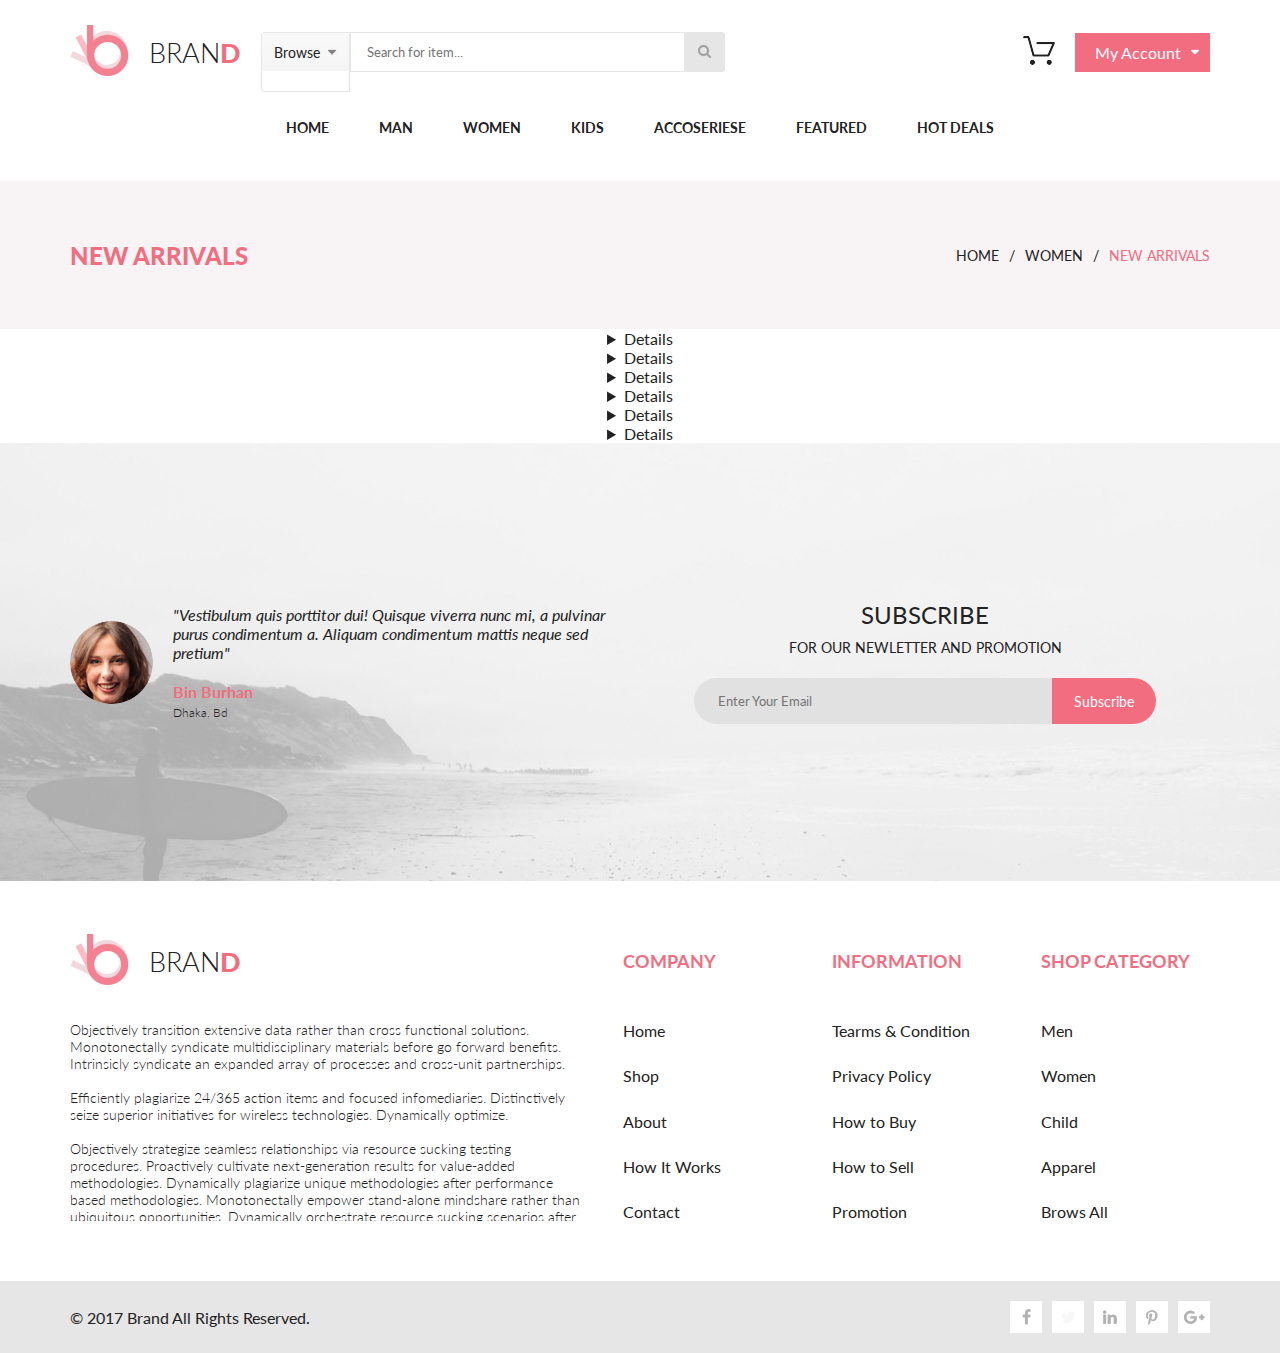
==== checkout.html @ 3766a4eb "index.html products-hovers made, other pages initialized" ====
<!DOCTYPE html>
<html lang="en">
<head>
    <meta charset="UTF-8">
    <meta name="viewport" content="width=device-width, initial-scale=1.0">
    <title>THE BRAND OF LUXERIOUS FASHION</title>
    <link rel="stylesheet" href="./css/style.css">
    <link rel="preconnect" href="https://fonts.googleapis.com">
    <link rel="preconnect" href="https://fonts.gstatic.com" crossorigin>
    <link
        href="https://fonts.googleapis.com/css2?family=Lato:ital,wght@0,100;0,300;0,400;0,700;0,900;1,100;1,300;1,400;1,700;1,900&display=swap"
        rel="stylesheet">
</head>
<body>
    <header class="header">
        <div class="header__top">
            <div class="header__top__left_block">
                <div class="header__logo">
                    <a href="index.html"><img src="./img/main_logo.png" alt=""></a>
                </div>
                <div class="header__slogan">
                    BRAN<span>D</span>
                </div>
                <form action="" class="header__search">
                    <details class="header__drop_menu">
                        <summary class="header__drop_menu__summary">Browse &nbsp;<img src="./img/arrow_down_black.png"
                                alt="">
                        </summary>
                        <h5 class="header__drop_menu__group">WOMEN</h5>
                        <a href="#" class="header__drop_menu__link">Dresses</a>
                        <a href="#" class="header__drop_menu__link">Tops</a>
                        <a href="#" class="header__drop_menu__link">Sweaters/Knits</a>
                        <a href="#" class="header__drop_menu__link">Jackets/Coats</a>
                        <a href="#" class="header__drop_menu__link">Blazers</a>
                        <a href="#" class="header__drop_menu__link">Denim</a>
                        <a href="#" class="header__drop_menu__link">Leggings/Pants</a>
                        <a href="#" class="header__drop_menu__link">Skirts/Shorts</a>
                        <a href="#" class="header__drop_menu__link">Accessories</a>
                        <h5 class="header__drop_menu__group">MEN</h5>
                        <a href="#" class="header__drop_menu__link">Tees/Tank tops</a>
                        <a href="#" class="header__drop_menu__link">Shirts/Polos</a>
                        <a href="#" class="header__drop_menu__link">Sweaters</a>
                        <a href="#" class="header__drop_menu__link">Sweatshirts/Hoodies</a>
                        <a href="#" class="header__drop_menu__link">Blazers</a>
                        <a href="#" class="header__drop_menu__link">Jackets/vests</a>
                    </details>
                    <div class="header__search__container">
                        <input type="text" class="header__search__box" placeholder="Search for item...">
                        <button type="submit" class="header__search__button"><img src="./img/search_logo.png" alt=""
                                class="header__search__button__logo"></button>
                    </div>
                </form>
            </div>
            <div class="header__top__right_block">
                <a href="#" class="header__chart">
                    <img src="./img/chart.png" alt="" class="header__chart__logo">
                </a>
                <button class="header__account-button">
                    My Account
                    <img src="./img/arrow_down.png" alt="" class="header__account-button_arrow-down">
                </button>
            </div>
        </div>
        <nav class="navigation">
            <div class="container">
                <ul class="menu">
                    <li class="menu-list"><a class="menu-link" href="index.html">Home</a></li>
                    <li class="menu-list"><a class="menu-link" href="#">Man</a>
                        <div class="mega-box">
                            <div class="menu-item">
                                <h3 class="menu-headding">Women</h3>
                                <a href="single_page.html" class="mega-link">Dresses</a>
                                <a href="single_page.html" class="mega-link">Dresses</a>
                                <a href="single_page.html" class="mega-link">Dresses</a>
                                <a href="single_page.html" class="mega-link">Dresses</a>
                                <a href="single_page.html" class="mega-link">Dresses</a>
                                <a href="single_page.html" class="mega-link">Dresses</a>
                                <a href="single_page.html" class="mega-link">Dresses</a>
                                <a href="single_page.html" class="mega-link">Dresses</a>
                                <a href="single_page.html" class="mega-link">Dresses</a>
                                <a href="single_page.html" class="mega-link">Dresses</a>
                            </div>
                            <div class="menu-item">
                                <h3 class="menu-headding">Women</h3>
                                <a href="single_page.html" class="mega-link">Dresses</a>
                                <a href="single_page.html" class="mega-link">Dresses</a>
                                <a href="single_page.html" class="mega-link">Dresses</a>
                                <a href="single_page.html" class="mega-link">Dresses</a>
                            </div>
                            <div class="menu-item">
                                <h3 class="menu-headding">Women</h3>
                                <a href="single_page.html" class="mega-link">Dresses</a>
                                <a href="single_page.html" class="mega-link">Dresses</a>
                                <a href="single_page.html" class="mega-link">Dresses</a>
                                <a href="single_page.html" class="mega-link">Dresses</a>
                            </div>
                            <div class="menu-item">
                                <h3 class="menu-headding">Women</h3>
                                <a href="single_page.html" class="mega-link">Dresses</a>
                                <a href="single_page.html" class="mega-link">Dresses</a>
                                <a href="single_page.html" class="mega-link">Dresses</a>
                                <a href="single_page.html" class="mega-link">Dresses</a>
                            </div>
                            <a href="single_page.html"><img src="./img/mega_menu_banner.png" alt="" class="menu-baner"></a>
                        </div>
                    </li>
                    <li class="menu-list"><a class="menu-link" href="#">Women</a>
                        <div class="mega-box">
                            <div class="menu-item">
                                <h3 class="menu-headding">Women</h3>
                                <a href="single_page.html" class="mega-link">Dresses</a>
                                <a href="single_page.html" class="mega-link">Dresses</a>
                                <a href="single_page.html" class="mega-link">Dresses</a>
                                <a href="single_page.html" class="mega-link">Dresses</a>
                                <a href="single_page.html" class="mega-link">Dresses</a>
                                <a href="single_page.html" class="mega-link">Dresses</a>
                                <a href="single_page.html" class="mega-link">Dresses</a>
                                <a href="single_page.html" class="mega-link">Dresses</a>
                                <a href="single_page.html" class="mega-link">Dresses</a>
                                <a href="single_page.html" class="mega-link">Dresses</a>
                            </div>
                            <div class="menu-item">
                                <h3 class="menu-headding">Women</h3>
                                <a href="single_page.html" class="mega-link">Dresses</a>
                                <a href="single_page.html" class="mega-link">Dresses</a>
                                <a href="single_page.html" class="mega-link">Dresses</a>
                                <a href="single_page.html" class="mega-link">Dresses</a>
                            </div>
                            <div class="menu-item">
                                <h3 class="menu-headding">Women</h3>
                                <a href="single_page.html" class="mega-link">Dresses</a>
                                <a href="single_page.html" class="mega-link">Dresses</a>
                                <a href="single_page.html" class="mega-link">Dresses</a>
                                <a href="single_page.html" class="mega-link">Dresses</a>
                            </div>
                            <div class="menu-item">
                                <h3 class="menu-headding">Women</h3>
                                <a href="single_page.html" class="mega-link">Dresses</a>
                                <a href="single_page.html" class="mega-link">Dresses</a>
                                <a href="single_page.html" class="mega-link">Dresses</a>
                                <a href="single_page.html" class="mega-link">Dresses</a>
                            </div>
                            <a href="single_page.html"></a><img src="./img/mega_menu_banner.png" alt="" class="menu-baner">
                        </div>
                    </li>
                    <li class="menu-list"><a class="menu-link" href="#">Kids</a>
                        <div class="mega-box">
                            <div class="menu-item">
                                <h3 class="menu-headding">Women</h3>
                                <a href="single_page.html" class="mega-link">Dresses</a>
                                <a href="single_page.html" class="mega-link">Dresses</a>
                                <a href="single_page.html" class="mega-link">Dresses</a>
                                <a href="single_page.html" class="mega-link">Dresses</a>
                                <a href="single_page.html" class="mega-link">Dresses</a>
                                <a href="single_page.html" class="mega-link">Dresses</a>
                                <a href="single_page.html" class="mega-link">Dresses</a>
                                <a href="single_page.html" class="mega-link">Dresses</a>
                                <a href="single_page.html" class="mega-link">Dresses</a>
                                <a href="single_page.html" class="mega-link">Dresses</a>
                            </div>
                            <div class="menu-item">
                                <h3 class="menu-headding">Women</h3>
                                <a href="single_page.html" class="mega-link">Dresses</a>
                                <a href="single_page.html" class="mega-link">Dresses</a>
                                <a href="single_page.html" class="mega-link">Dresses</a>
                                <a href="single_page.html" class="mega-link">Dresses</a>
                            </div>
                            <div class="menu-item">
                                <h3 class="menu-headding">Women</h3>
                                <a href="single_page.html" class="mega-link">Dresses</a>
                                <a href="single_page.html" class="mega-link">Dresses</a>
                                <a href="single_page.html" class="mega-link">Dresses</a>
                                <a href="single_page.html" class="mega-link">Dresses</a>
                            </div>
                            <div class="menu-item">
                                <h3 class="menu-headding">Women</h3>
                                <a href="single_page.html" class="mega-link">Dresses</a>
                                <a href="single_page.html" class="mega-link">Dresses</a>
                                <a href="single_page.html" class="mega-link">Dresses</a>
                                <a href="single_page.html" class="mega-link">Dresses</a>
                            </div>
                            <a href="single_page.html"><img src="./img/mega_menu_banner.png" alt="" class="menu-baner"></a>
                        </div>
                    </li>
                    <li class="menu-list"><a class="menu-link" href="#">Accoseriese</a>
                        <div class="mega-box">
                            <div class="menu-item">
                                <h3 class="menu-headding">Women</h3>
                                <a href="single_page.html" class="mega-link">Dresses</a>
                                <a href="single_page.html" class="mega-link">Dresses</a>
                                <a href="single_page.html" class="mega-link">Dresses</a>
                                <a href="single_page.html" class="mega-link">Dresses</a>
                                <a href="single_page.html" class="mega-link">Dresses</a>
                                <a href="single_page.html" class="mega-link">Dresses</a>
                                <a href="single_page.html" class="mega-link">Dresses</a>
                                <a href="single_page.html" class="mega-link">Dresses</a>
                                <a href="single_page.html" class="mega-link">Dresses</a>
                                <a href="single_page.html" class="mega-link">Dresses</a>
                            </div>
                            <div class="menu-item">
                                <h3 class="menu-headding">Women</h3>
                                <a href="single_page.html" class="mega-link">Dresses</a>
                                <a href="single_page.html" class="mega-link">Dresses</a>
                                <a href="single_page.html" class="mega-link">Dresses</a>
                                <a href="single_page.html" class="mega-link">Dresses</a>
                            </div>
                            <div class="menu-item">
                                <h3 class="menu-headding">Women</h3>
                                <a href="single_page.html" class="mega-link">Dresses</a>
                                <a href="single_page.html" class="mega-link">Dresses</a>
                                <a href="single_page.html" class="mega-link">Dresses</a>
                                <a href="single_page.html" class="mega-link">Dresses</a>
                            </div>
                            <div class="menu-item">
                                <h3 class="menu-headding">Women</h3>
                                <a href="single_page.html" class="mega-link">Dresses</a>
                                <a href="single_page.html" class="mega-link">Dresses</a>
                                <a href="single_page.html" class="mega-link">Dresses</a>
                                <a href="single_page.html" class="mega-link">Dresses</a>
                            </div>
                            <a href="single_page.html"><img src="./img/mega_menu_banner.png" alt="" class="menu-baner"></a>
                        </div>
                    </li>
                    <li class="menu-list last"><a class="menu-link" href="#">Featured</a>
                        <div class="mega-box">
                            <div class="menu-item">
                                <h3 class="menu-headding">Women</h3>
                                <a href="single_page.html" class="mega-link">Dresses</a>
                                <a href="single_page.html" class="mega-link">Dresses</a>
                                <a href="single_page.html" class="mega-link">Dresses</a>
                                <a href="single_page.html" class="mega-link">Dresses</a>
                                <a href="single_page.html" class="mega-link">Dresses</a>
                                <a href="single_page.html" class="mega-link">Dresses</a>
                                <a href="single_page.html" class="mega-link">Dresses</a>
                                <a href="single_page.html" class="mega-link">Dresses</a>
                                <a href="single_page.html" class="mega-link">Dresses</a>
                                <a href="single_page.html" class="mega-link">Dresses</a>
                            </div>
                            <div class="menu-item">
                                <h3 class="menu-headding">Women</h3>
                                <a href="single_page.html" class="mega-link">Dresses</a>
                                <a href="single_page.html" class="mega-link">Dresses</a>
                                <a href="single_page.html" class="mega-link">Dresses</a>
                                <a href="single_page.html" class="mega-link">Dresses</a>
                            </div>
                            <div class="menu-item">
                                <h3 class="menu-headding">Women</h3>
                                <a href="single_page.html" class="mega-link">Dresses</a>
                                <a href="single_page.html" class="mega-link">Dresses</a>
                                <a href="single_page.html" class="mega-link">Dresses</a>
                                <a href="single_page.html" class="mega-link">Dresses</a>
                            </div>
                            <div class="menu-item">
                                <h3 class="menu-headding">Women</h3>
                                <a href="single_page.html" class="mega-link">Dresses</a>
                                <a href="single_page.html" class="mega-link">Dresses</a>
                                <a href="single_page.html" class="mega-link">Dresses</a>
                                <a href="single_page.html" class="mega-link">Dresses</a>
                            </div>
                            <a href="single_page.html"><img src="./img/mega_menu_banner.png" alt="" class="menu-baner"></a>
                        </div>
                    </li>
                    <li class="menu-list last"><a class="menu-link" href="#">Hot Deals </a>
                        <div class="mega-box">
                            <div class="menu-item">
                                <h3 class="menu-headding">Women</h3>
                                <a href="single_page.html" class="mega-link">Dresses</a>
                                <a href="single_page.html" class="mega-link">Dresses</a>
                                <a href="single_page.html" class="mega-link">Dresses</a>
                                <a href="single_page.html" class="mega-link">Dresses</a>
                                <a href="single_page.html" class="mega-link">Dresses</a>
                                <a href="single_page.html" class="mega-link">Dresses</a>
                                <a href="single_page.html" class="mega-link">Dresses</a>
                                <a href="single_page.html" class="mega-link">Dresses</a>
                                <a href="single_page.html" class="mega-link">Dresses</a>
                                <a href="single_page.html" class="mega-link">Dresses</a>
                            </div>
                            <div class="menu-item">
                                <h3 class="menu-headding">Women</h3>
                                <a href="single_page.html" class="mega-link">Dresses</a>
                                <a href="single_page.html" class="mega-link">Dresses</a>
                                <a href="single_page.html" class="mega-link">Dresses</a>
                                <a href="single_page.html" class="mega-link">Dresses</a>
                            </div>
                            <div class="menu-item">
                                <h3 class="menu-headding">Women</h3>
                                <a href="single_page.html" class="mega-link">Dresses</a>
                                <a href="single_page.html" class="mega-link">Dresses</a>
                                <a href="single_page.html" class="mega-link">Dresses</a>
                                <a href="single_page.html" class="mega-link">Dresses</a>
                            </div>
                            <div class="menu-item">
                                <h3 class="menu-headding">Women</h3>
                                <a href="single_page.html" class="mega-link">Dresses</a>
                                <a href="single_page.html" class="mega-link">Dresses</a>
                                <a href="single_page.html" class="mega-link">Dresses</a>
                                <a href="single_page.html" class="mega-link">Dresses</a>
                            </div>
                            <a href="single_page.html"><img src="./img/mega_menu_banner.png" alt="" class="menu-baner"></a>
                        </div>
                    </li>
                </ul>
            </div>
        </nav>
    </header>
    <section class="breadcrumbs">
        <h2 class="breadcrumbs-location">NEW ARRIVALS</h2>
        <ul class="breadcrumbs-path">
            <li class="breadcrumbs__item"><a href="./index.html" class="breadcrumbs__link">HOME</a></li>
            <li class="breadcrumbs__item"><a href="" class="breadcrumbs__link">WOMEN</a></li>
            <li class="breadcrumbs__item"><a href="" class="breadcrumbs__link">NEW ARRIVALS</a></li>
        </ul>
    </section>
    <section class="checkout">
        <details class="checkout__option checkout__option_1"></details>
        <details class="checkout__option checkout__option_2"></details>
        <details class="checkout__option checkout__option_3"></details>
        <details class="checkout__option checkout__option_4"></details>
        <details class="checkout__option checkout__option_5"></details>
        <details class="checkout__option checkout__option_6"></details>
    </section>
    <div class="subscriber">
        <div class="subscriber__teaser">
            <img src="./img/subscribe_manager.png" alt="" class="subscriber__teaser__manager">
            <article class="subscriber__teaser__text">
                <p class="subscriber__teaser__slogan">&quot;Vestibulum quis porttitor dui! Quisque viverra nunc mi,
                    a pulvinar purus condimentum a. Aliquam condimentum mattis neque sed pretium&quot;</p>

                <p class="subscriber__teaser__signature">Bin Burhan <br>
                    <span>Dhaka, Bd</span>
                </p>
            </article>
        </div>
        <form action="#" class="subscriber__form">
            <h5 class="subscriber__form__title">SUBSCRIBE<br><span>FOR OUR NEWLETTER AND PROMOTION</span>
            </h5>
            <div class="subscriber__form__email_fields">
                <input class="subscriber__form__email_field" type="email" placeholder="Enter Your Email">
                <button class="subscriber__form__email_button" type="submit">Subscribe</button>
            </div>
        </form>
    </div>
    <footer class="footer">
        <div class="footer__menu">
            <div class="footer__menu__logo_container footer__menu__grid_element_1">
                <div class="header__logo">
                    <a href="#top"><img src="./img/main_logo.png" alt=""></a>
                </div>
                <div class="header__slogan">
                    BRAN<span>D</span>
                </div>
            </div>
            <p class="footer__menu__description footer__menu__grid_element_2">
                Objectively transition extensive data rather than cross functional
                solutions. Monotonectally syndicate multidisciplinary
                materials before go forward benefits. Intrinsicly syndicate an expanded array of processes and
                cross-unit partnerships.
                <br><br>
                Efficiently plagiarize 24/365 action items and focused infomediaries.
                Distinctively seize superior initiatives for wireless technologies. Dynamically optimize.
                <br><br>
                Objectively strategize seamless relationships via resource sucking testing procedures. Proactively
                cultivate
                next-generation results for value-added methodologies. Dynamically plagiarize unique methodologies after
                performance
                based methodologies. Monotonectally empower stand-alone mindshare rather than ubiquitous opportunities.
                Dynamically
                orchestrate resource sucking scenarios after alternative synergy.
                <br><br>
                Compellingly envisioneer corporate methods of empowerment before standards compliant technologies.
                Objectively
                facilitate progressive.
            </p>
            <p class="footer__menu__sections footer__menu__grid_element_3">COMPANY</p>
            <p class="footer__menu__links footer__menu__grid_element_4">
                <a href="#top" class="footer__menu__link">Home</a>
                <a href="" class="footer__menu__link">Shop</a>
                <a href="" class="footer__menu__link">About</a>
                <a href="" class="footer__menu__link">How It Works</a>
                <a href="" class="footer__menu__link">Contact</a>
            </p>
            <p class="footer__menu__sections footer__menu__grid_element_5">INFORMATION</p>
            <p class="footer__menu__links footer__menu__grid_element_6">
                <a href="" class="footer__menu__link">Tearms & Condition</a>
                <a href="" class="footer__menu__link">Privacy Policy</a>
                <a href="" class="footer__menu__link">How to Buy</a>
                <a href="" class="footer__menu__link">How to Sell</a>
                <a href="" class="footer__menu__link">Promotion</a>
            </p>
            <p class="footer__menu__sections footer__menu__grid_element_7">SHOP CATEGORY</p>
            <p class="footer__menu__links footer__menu__grid_element_8">
                <a href="" class="footer__menu__link">Men</a>
                <a href="" class="footer__menu__link">Women</a>
                <a href="" class="footer__menu__link">Child</a>
                <a href="" class="footer__menu__link">Apparel</a>
                <a href="" class="footer__menu__link">Brows All</a>
            </p>
        </div>
        <div class="footer__bottom">
            <p class="footer__bottom__copyright">
                © 2017 Brand All Rights Reserved.
            </p>
            <div class="footer__bottom__socials">
                <a href="" class="footer__bottom__socials__link"><img src="./img/soc_fb.png" alt=""></a>
                <a href="" class="footer__bottom__socials__link"><img src="./img/soc_twitter.png" alt=""></a>
                <a href="" class="footer__bottom__socials__link"><img src="./img/soc_in.png" alt=""></a>
                <a href="" class="footer__bottom__socials__link"><img src="./img/soc_p.png" alt=""></a>
                <a href="https://www.google.com/" class="footer__bottom__socials__link"><img src="./img/soc_google.png"
                        alt=""></a>
            </div>
        </div>
    </footer>  
</body>
</html>
---- css/style.css ----
body {
  width: 1140px;
  padding-left: calc(50% - 570px);
  padding-right: calc(50% - 570px);
}

.footer__bottom__socials__link, .footer__bottom__socials, .footer__bottom, .footer__menu__sections, .footer__menu__logo_container, .subscriber__form__email_fields, .subscriber__teaser, .subscriber, .product-metrics__button, .product-metrics__box, .product-features, .product-slide, .breadcrumbs-path, .breadcrumbs, .feature__boxes_cat, .feature, .products__catalogue, .header__account-button, .header__main_menu, .header__drop_menu__summary, .header__search__container, .header__search, .header__top__right_block, .header__top__left_block, .header__top {
  display: flex;
  flex-direction: row;
  flex-wrap: nowrap;
  align-items: center;
}

.footer__menu__links, .footer, .subscriber__form, .subscriber__teaser__text, .promo__photo-box, .promo, .product-metrics__block, .product-metrics, .product-card, .feature__box_cat, .products__product, .products, .header__drop_menu, .header, body {
  display: flex;
  flex-direction: column;
  align-items: center;
}

* {
  padding: 0;
  margin: 0;
  font-family: "Lato", sans-serif;
  color: #222222;
}

a {
  text-decoration: none;
}
a:hover {
  color: #f16d7f;
}

.header {
  padding: 25px 0;
  gap: 20px;
}
.header__top {
  justify-content: space-between;
  width: 1140px;
}
.header__top__right_block, .header__top__left_block {
  gap: 20px;
}
.header__slogan {
  font-size: 27px;
  font-weight: 300;
}
.header__slogan span {
  color: #f16d7f;
  font-weight: 900;
}
.header__search {
  position: relative;
}
.header__search__container {
  position: absolute;
  left: 89px;
}
.header__search__box {
  width: 317px;
  height: 38px;
  background-color: #ffffff;
  border: 1px solid #e6e6e6;
  padding-left: 16px;
}
.header__search__box:focus {
  outline: none;
}
.header__search__button {
  width: 40px;
  height: 40px;
  border: 1px solid #e6e6e6;
  border-radius: 0px 3px 3px 0px;
  background-color: #e6e6e6;
}
.header__search__button:hover {
  background-color: #f16d7f;
  border: #f16d7f;
}
.header__drop_menu {
  gap: 20px;
  position: absolute;
  align-self: start;
  z-index: 1;
  top: -20px;
  background-color: #ffffff;
  border: 1px solid #e6e6e6;
  border-radius: 3px 0px 0px 3px;
}
.header__drop_menu__summary {
  width: 87px;
  height: 38px;
  font-size: 14px;
  font-weight: 400;
  background-color: #cdcdcc;
  background-image: linear-gradient(180deg, #f9f9f9 0%, #f5f5f5 100%);
  cursor: pointer;
  list-style: none;
  justify-content: center;
}
.header__drop_menu__group {
  margin: 10px;
  border-bottom: 2px solid #cdcdcc;
}
.header__drop_menu__link {
  display: block;
  padding: 9px;
}
.header__main_menu {
  gap: 40px;
  font-size: 14px;
  font-weight: 700;
}
.header__account-button {
  background-color: #f16d7f;
  font-size: 16px;
  font-weight: 400;
  padding: 10px 10px 10px 20px;
  color: #ffffff;
  border: 0;
  gap: 10px;
}

.menu {
  display: flex;
  list-style-type: none;
  justify-content: center;
}
.menu-list {
  position: relative;
}
.menu-list:hover .mega-box {
  display: flex;
  flex-direction: column;
  flex-wrap: wrap;
  height: 310px;
  width: 846px;
}
.menu-link {
  display: block;
  padding: 20px 25px;
  color: #222222;
  font-size: 14px;
  font-weight: 700;
  text-transform: uppercase;
}
.menu-headding {
  font-size: 14px;
  line-height: 32px;
  font-weight: 400;
  text-transform: uppercase;
  letter-spacing: 0.025em;
  color: #232323;
  width: 235px;
  border-bottom: 1px solid #e8e8e8;
}
.menu-item {
  margin-right: 46px;
}
.menu-item:last-of-type {
  margin-right: 0;
}
.menu-baner {
  width: 255px;
  height: 118px;
  background-color: #efefef;
  margin: auto;
}

.mega-box {
  padding: 20px;
  background-color: #ffffff;
  border-radius: 5px;
  border: 1px solid #e8e8e8;
  display: none;
  position: absolute;
  z-index: 1000;
  top: 50px;
  left: 0;
  right: auto;
}
.mega-box::before {
  content: "";
  display: block;
  width: 10px;
  height: 10px;
  background-color: #ffffff;
  position: absolute;
  top: -6px;
  left: 33px;
  transform: rotate(45deg);
  border-top: 1px solid #e8e8e8;
  border-left: 1px solid #e8e8e8;
}

.mega-link {
  display: block;
  font-size: 14px;
  line-height: 28px;
  font-weight: 400;
  letter-spacing: 0.025em;
  color: #646464;
}

.last:hover .mega-box {
  right: 0;
  left: auto;
}

.last:hover .mega-box::before {
  right: 50px;
  left: auto;
}

.slider {
  width: 1600px;
  min-height: 665px;
  background-image: url("../img/slider_background.png");
  margin-bottom: 60px;
}
.slider__title {
  display: grid;
  grid-template-columns: 20px auto;
  grid-template-rows: 60px 40px;
  padding-top: 250px;
  padding-left: 230px;
  vertical-align: top;
}
.slider__logo {
  grid-row-start: 1;
  grid-row-end: 3;
  min-height: 100px;
}
.slider__slogan {
  font-size: 60px;
  font-weight: 900;
  line-height: 0.7;
}
.slider__subslogan {
  font-size: 40px;
  font-weight: 900;
  line-height: 1.2;
}
.slider__subslogan span {
  color: #f16d7f;
}

.categories {
  display: grid;
  grid-template-columns: repeat(2, 1fr);
  grid-template-rows: repeat(3, 1fr);
  gap: 20px;
  margin-bottom: 60px;
}
.categories__banner:hover {
  filter: brightness(70%);
}
.categories__banner__1 {
  grid-row-start: 1;
  grid-row-end: 3;
}
.categories__banner__2 {
  grid-row-start: 3;
}
.categories__banner__3 {
  grid-row-start: 1;
  grid-column-start: 2;
}
.categories__banner__4 {
  grid-row-start: 2;
  grid-row-end: 4;
}
.categories__banner__1, .categories__banner__2, .categories__banner__3, .categories__banner__4 {
  position: relative;
}
.categories__banner__description {
  position: absolute;
  top: 32px;
  background-color: #ffffff;
  padding: 16px;
}
.categories__banner__title {
  font-size: 18px;
  font-weight: 900;
}
.categories__banner__category {
  font-size: 30px;
  font-weight: 900;
  color: #f16d7f;
}

.products {
  width: 100%;
}
.products__title {
  font-size: 30px;
  font-weight: 700;
  padding-bottom: 10px;
}
.products__slogan {
  font-size: 14px;
  font-weight: 400;
  color: #9f9f9f;
  padding-bottom: 40px;
}
.products__container {
  width: 100%;
  display: grid;
  gap: 20px;
  grid-template-columns: repeat(4, 1fr);
  padding-bottom: 40px;
}
.products__product {
  align-items: start;
  width: 100%;
  position: relative;
}
.products__product:hover {
  box-shadow: 0px 5px 8px 0px rgba(0, 0, 0, 0.15);
}
.products__product:hover .products__product__photo {
  filter: brightness(30%);
}
.products__product:hover .add-box {
  display: flex;
  z-index: 100;
}
.products__product-link {
  display: block;
}
.products__product__photo {
  width: 270px;
  height: 280px;
}
.products__product__title {
  display: block;
  font-size: 13px;
  font-weight: 400;
  padding: 10px;
}
.products__product__price {
  display: block;
  font-size: 16px;
  font-weight: 700;
  color: #f16d7f;
  padding: 10px;
}
.products__catalogue {
  background-color: #f16d7f;
  font-size: 16px;
  font-weight: 400;
  padding: 10px 10px 10px 20px;
  color: #ffffff;
  border: 0;
  gap: 10px;
  margin-bottom: 60px;
}

.add {
  display: flex;
  text-decoration: none;
  border: 1px solid #fff;
  padding: 10px;
  align-items: center;
  pointer-events: all;
}
.add-txt {
  font-family: Lato;
  font-size: 13px;
  line-height: 1.2;
  font-weight: 700;
  color: #ffffff;
}
.add-box {
  position: absolute;
  top: 98px;
  display: none;
  justify-content: center;
  width: 100%;
  pointer-events: none;
}
.add:hover {
  box-shadow: 0 0 10px 0 #fff;
}

.cart {
  margin-right: 10px;
}

.feature {
  width: 1140px;
  margin-bottom: 60px;
}
.feature__banner {
  height: 530px;
  width: 767px;
  background-image: url(../img/features_background.png);
  position: relative;
}
.feature__banner__slogan {
  position: absolute;
  z-index: 1;
  top: 15%;
  left: 5%;
}
.feature__banner__shadow {
  opacity: 0.5;
  position: absolute;
}
.feature__banner__title, .feature__banner__description {
  font-size: 54px;
  font-weight: 700;
  color: #ffffff;
}
.feature__banner__title span {
  color: #f16d7f;
}
.feature__banner__description {
  font-size: 32px;
}
.feature__boxes {
  height: 530px;
  width: 373px;
  background-image: url(../img/features_box_background.png);
}
.feature__boxes_cat {
  width: 1600px;
  height: 340px;
  padding: 0 230px;
  box-sizing: border-box;
}
.feature__box {
  max-height: 136.6666666667px;
  padding: 40px;
  display: grid;
  grid-template-rows: 25% 75%;
  grid-template-columns: 25% 75%;
  gap: 20px;
}
.feature__box_cat {
  gap: 20px;
  align-items: center;
}
.feature__box__logo {
  grid-row-start: 1;
  grid-row-end: 3;
}
.feature__box__title, .feature__box__description {
  color: #fbfbfb;
  grid-column-start: 2;
  font-size: 20px;
  font-weight: 700;
}
.feature__box__description {
  font-size: 14px;
  font-weight: 300;
}
.feature__box__description_cat {
  text-align: center;
}

.breadcrumbs {
  width: 1600px;
  padding: 20px 230px;
  justify-content: space-between;
  box-sizing: border-box;
  height: 148px;
  background-color: #f8f3f4;
}
.breadcrumbs-location {
  color: #f16d7f;
  font-size: 24px;
  font-weight: 900;
}
.breadcrumbs-path {
  gap: 10px;
  list-style: none;
  font-size: 14px;
  font-weight: 300px;
}
.breadcrumbs__item:not(:last-of-type)::after {
  content: "/";
  padding-left: 10px;
}
.breadcrumbs__item:last-child .breadcrumbs__link {
  color: #f16d7f;
}

.product {
  position: relative;
  min-height: 1500px;
}
.product-slide {
  width: 1600px;
  justify-content: space-between;
  height: 777px;
  background-color: #f7f7f7;
}
.product-slide__slider {
  width: 47px;
  height: 47px;
  line-height: 47px;
  text-align: center;
  color: #ffffff;
  background-color: rgba(42, 42, 42, 0.14);
}
.product-card {
  position: absolute;
  top: 700px;
  left: 230px;
  width: 1140px;
  min-height: 730px;
  background-color: #ffffff;
  border: 1px solid #eaeaea;
  box-sizing: border-box;
  gap: 20px;
  padding: 72px 230px 122px;
}
.product-group {
  font-size: 14px;
  line-height: 24px;
  font-weight: 700;
  color: #f16d7f;
  padding-bottom: 10px;
  border-bottom: 1px solid #eaeaea;
  position: relative;
}
.product-group::after {
  position: absolute;
  content: "";
  bottom: -2px;
  width: 64px;
  height: 3px;
  background-color: #ef5b70;
  left: calc(50% - 32px);
}
.product-title {
  font-size: 18px;
  line-height: 24px;
  font-weight: 900;
  text-transform: uppercase;
  color: #4d4d4d;
  padding-bottom: 20px;
}
.product-description {
  font-size: 14px;
  line-height: 24px;
  font-weight: 300;
  color: #5e5e5e;
}
.product-features {
  gap: 40px;
}
.product-material, .product-designer {
  font-size: 14px;
  line-height: 24px;
  font-weight: 700;
  color: #b9b9b9;
  padding-bottom: 20px;
}
.product-materialspan, .product-designerspan {
  font-size: 14px;
  line-height: 24px;
  font-weight: 700;
  color: #2f2f2f;
}
.product-price {
  display: block;
  text-align: center;
  width: 680px;
  font-size: 24px;
  line-height: 24px;
  font-weight: 700;
  color: #ef5b70;
  padding-bottom: 40px;
  border-bottom: 1px solid #eaeaea;
}
.product-metrics {
  width: 537px;
  gap: 40px;
}
.product-metrics__box {
  width: 537px;
  gap: 0 auto;
  justify-content: space-between;
}
.product-metrics__block {
  width: 144px;
  display: flex;
  align-items: start;
}
.product-metrics__title {
  display: block;
  width: 144px;
  font-size: 14px;
  line-height: 24px;
  font-weight: 700;
  color: #2f2f2f;
  padding-bottom: 10px;
}
.product-metrics__select {
  width: 100%;
  height: 35px;
  background-color: #ffffff;
  border: 1px solid #eaeaea;
}
.product-metrics__select:focus {
  outline: none;
}
.product-metrics__button {
  justify-content: center;
  gap: 10px;
  width: 537px;
  height: 55px;
  background-color: #ffffff;
  border: 1px solid #ef5b70;
}
.product-metrics__button-text {
  font-size: 16px;
  line-height: 1.2;
  font-weight: 700;
  color: #ef5b70;
}
.product-metrics__button:hover {
  background-color: #f16d7f;
}
.product-metrics__button:hover .product-metrics__button-text {
  color: #ffffff;
}

.promo {
  gap: 70px;
  padding: 70px 0;
}
.promo__title {
  font-size: 24px;
  line-height: 20px;
  font-weight: 900;
  text-transform: uppercase;
  color: #4d4d4d;
}
.promo__products-box {
  width: 1140px;
  display: grid;
  grid-template-columns: repeat(4, 1fr);
  gap: 20px;
}
.promo__photo-box {
  width: 100%;
  height: 280px;
  background-color: #e9e9e9;
  justify-content: center;
}
.promo__product-photo {
  max-height: 280px;
}
.promo__product-name {
  font-size: 14px;
  line-height: 1.2;
  font-weight: 400;
  text-transform: uppercase;
  color: #6f6e6e;
  padding: 10px;
}
.promo__product-price {
  font-size: 16px;
  line-height: 1.2;
  font-weight: 700;
  text-transform: uppercase;
  color: #f16d7f;
  padding: 0 10px;
}

.subscriber {
  width: 1600px;
  min-height: 438px;
  background-image: url("../img/photo_subscribe.jpg");
  margin-bottom: 60px;
}
.subscriber__teaser {
  padding-left: 230px;
  gap: 20px;
  width: 570px;
}
.subscriber__teaser__text {
  align-items: start;
  gap: 20px;
}
.subscriber__teaser__slogan {
  font-size: 16px;
  font-weight: 400;
  font-style: italic;
}
.subscriber__teaser__signature {
  font-size: 16px;
  font-weight: 700;
  color: #f16d7f;
}
.subscriber__teaser__signature span {
  font-size: 12px;
  font-weight: 300;
}
.subscriber__form {
  gap: 20px;
  width: 570px;
}
.subscriber__form__title {
  text-align: center;
  font-size: 24px;
  font-weight: 400;
}
.subscriber__form__title span {
  font-size: 14px;
}
.subscriber__form__email_field {
  width: 334px;
  height: 46px;
  background-color: #e1e1e1;
  border-radius: 23px 0 0 23px;
  border: 0;
  padding-left: 24px;
}
.subscriber__form__email_field:focus {
  outline-style: none;
}
.subscriber__form__email_button {
  width: 104px;
  height: 46px;
  background-color: #f16d7f;
  border-radius: 0px 23px 23px 0px;
  border: none;
  color: #ffffff;
  font-size: 14px;
  font-weight: 400;
}

.footer {
  gap: 60px;
}
.footer__menu {
  width: 1140px;
  min-height: 200px;
  display: grid;
  grid-template-columns: 45% repeat(3, 1fr);
  grid-template-rows: 40px 200px;
  gap: 40px;
}
.footer__menu__logo_container {
  gap: 20px;
}
.footer__menu__description {
  overflow-y: scroll;
  font-size: 14px;
  font-weight: 300;
}
.footer__menu__sections {
  font-size: 18px;
  font-weight: 700;
  color: #f16d7f;
}
.footer__menu__links {
  align-items: start;
  justify-content: space-between;
}
.footer__menu__link {
  font-size: 16px;
  font-weight: 400;
}
.footer__menu__grid_element_2 {
  order: 4;
}
.footer__menu__grid_element_4 {
  order: 5;
}
.footer__menu__grid_element_6 {
  order: 7;
}
.footer__menu__grid_element_8 {
  order: 8;
}
.footer__bottom {
  width: 1600px;
  justify-content: space-between;
  padding: 20px 0;
  background-color: #e6e6e6;
}
.footer__bottom__copyright, .footer__bottom__socials {
  font-size: 16px;
  font-weight: 400;
  padding: 0 230px;
}
.footer__bottom__socials {
  gap: 10px;
}
.footer__bottom__socials__link {
  justify-content: center;
  width: 32px;
  height: 32px;
  background-color: #ffffff;
}
.footer__bottom__socials__link:hover {
  background-color: #f16d7f;
}/*# sourceMappingURL=style.css.map */
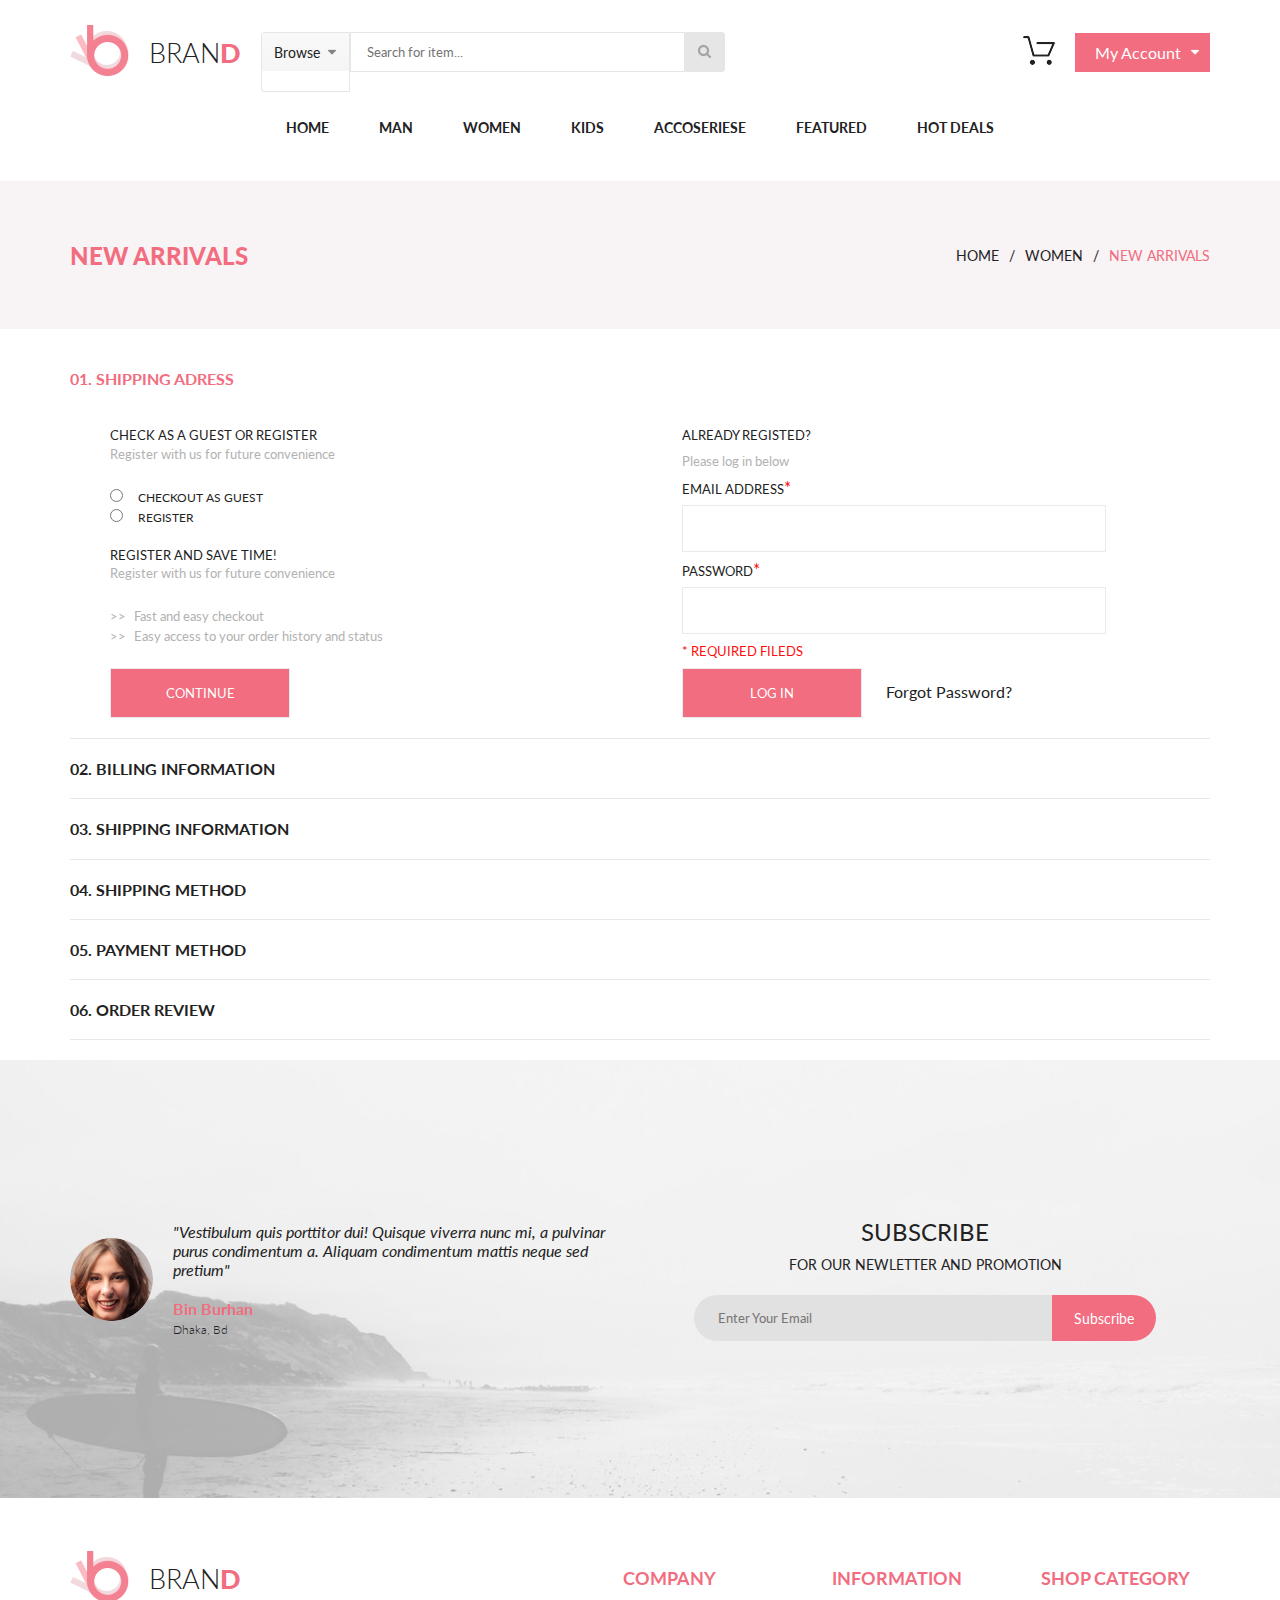
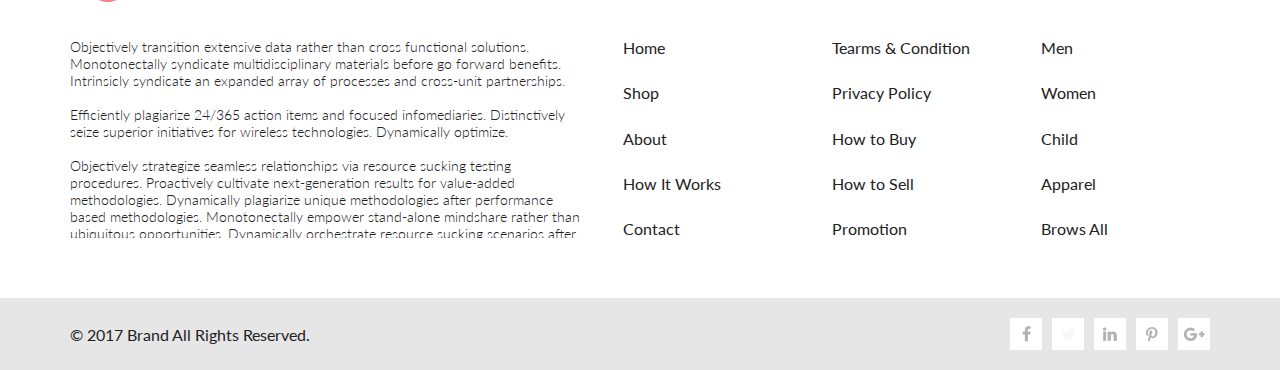
==== commit e897d799: "checkout page completed" ====
--- a/checkout.html
+++ b/checkout.html
@@ -52,9 +52,36 @@
                 </form>
             </div>
             <div class="header__top__right_block">
-                <a href="#" class="header__chart">
+                <a href="shopping_cart.html" class="header__chart">
                     <img src="./img/chart.png" alt="" class="header__chart__logo">
                 </a>
+                <div class="header__chart-content">
+                    <div class="header__chart-content__product">
+                        <a href="single_page.html"><img class="header__chart-content__product-photo" src="/img/cart_product_1.png" alt=""></a>
+                        <article class="header__chart-content__product-description">
+                            <h4 class="header__chart-content__product-name">Rebox Zane</h4>
+                            <img src="./img/cart_product_stars.png" alt="" class="header__chart-content__product-stars">
+                            <p class="header__chart-content__product-sum">1  x   $250</p>
+                        </article>
+                        <img src="./img/cart_product_del.png" alt="" class="header__chart-content__product-del">
+                    </div>
+                    <div class="header__chart-content__product">
+                        <a href="single_page.html"><img class="header__chart-content__product-photo" src="/img/cart_product_2.png" alt=""></a>
+                        <article class="header__chart-content__product-description">
+                            <h4 class="header__chart-content__product-name">Rebox Zane</h4>
+                            <img src="./img/cart_product_stars.png" alt="" class="header__chart-content__product-stars">
+                            <p class="header__chart-content__product-sum">1  x   $250</p>
+                        </article>
+                        <img src="./img/cart_product_del.png" alt="" class="header__chart-content__product-del">
+                    </div>
+                    <div class="header__chart-content__product-total">
+                        <p class="header__chart-content__product-totals">TOTAL</p>
+                        <p class="header__chart-content__product-totals">$500.00</p>
+                    </div>
+                    <a href="checkout.html" class="header__chart-content__product-button">CHECKOUT</a>
+                    <a href="shopping_cart.html" class="header__chart-content__product-button">GO TO CART</a>
+
+                </div>
                 <button class="header__account-button">
                     My Account
                     <img src="./img/arrow_down.png" alt="" class="header__account-button_arrow-down">
@@ -312,12 +339,124 @@
         </ul>
     </section>
     <section class="checkout">
-        <details class="checkout__option checkout__option_1"></details>
-        <details class="checkout__option checkout__option_2"></details>
-        <details class="checkout__option checkout__option_3"></details>
-        <details class="checkout__option checkout__option_4"></details>
-        <details class="checkout__option checkout__option_5"></details>
-        <details class="checkout__option checkout__option_6"></details>
+        <details open class="checkout__option checkout__option_1">
+            <summary class="checkout__option-name">01. Shipping Adress</summary>           
+            <div class="checkout__forms-box">
+                <form action="submit" class="checkout__registration">
+                    <div>
+                        <h4 class="checkout__form-title">Check as a guest or register</h4>
+                        <p class="checkout__form-description">Register with us for future convenience</p>
+                    </div>
+                    <div>
+                        <div class="checkout__form-radio">
+                        <input type="radio" name="rb" id="rb1">
+                        <label class="checkout__form-radio-label" for="rb1">checkout as guest</label>
+                    </div>
+                        <div class="checkout__form-radio">
+                            <input type="radio" name="rb" id="rb2">
+                            <label class="checkout__form-radio-label" for="rb2">register</label>
+                        </div>
+                    </div>
+                    <div>
+                        <h4 class="checkout__form-title">register and save time!</h4>
+                        <p class="checkout__form-description">Register with us for future convenience</p>
+                    </div>
+                    <div>
+                        <p class="checkout__form-description checkout__form-description-features">Fast and easy checkout</p>
+                        <p class="checkout__form-description checkout__form-description-features">Easy access to your order history and status</p>
+                    </div>
+                    <button class="checkout__button" type="submit">CONTINUE</button>
+                </form>
+                <form action="submit" class="checkout__login">
+                    <h4 class="checkout__form-title">Already registed?</h4>
+                    <p class="checkout__form-description">Please log in below</p>
+                    <h4 class="checkout__form-title checkout__form-title-required">EMAIL ADDRESS</h4>
+                    <input class="checkout__form-input" type="email" name="" id="" required>
+                    <h4 class="checkout__form-title checkout__form-title-required">PASSWORD</h4>
+                    <input class="checkout__form-input" type="password" name="" id="" required>
+                    <h4 class="checkout__form-title checkout__form-title_red">* Required Fileds</h4>
+                    <div>
+                        <button class="checkout__button" type="submit">LOG IN</button>
+                        <a href="#" class="checkout__reminder">Forgot Password?</a> 
+                    </div>
+                </form>
+            </div>
+        </details>
+        <details class="checkout__option checkout__option_2">
+            <summary class="checkout__option-name">02. BILLING INFORMATION</summary>
+            <p class="checkout__option-description">
+            Lorem ipsum dolor sit amet consectetur adipisicing elit. Dolor quidem quasi sit sequi. Molestiae excepturi voluptatum exercitationem aperiam alias, voluptatibus enim sequi quos fuga at assumenda, saepe, repellendus impedit atque?
+            Quibusdam voluptates quo rerum modi debitis autem praesentium voluptatibus deserunt commodi, laudantium mollitia minima nihil ullam facere voluptate sunt voluptas quasi cum id dicta! Rerum dolores qui maxime labore voluptatibus.
+            Debitis temporibus unde totam obcaecati nemo sed quaerat est, quia architecto labore modi cum quae voluptas fugiat suscipit enim accusantium et nam laudantium nihil beatae aperiam hic molestias. Laudantium, quaerat.
+            Necessitatibus voluptatibus officiis aperiam eveniet velit sunt tenetur unde modi excepturi omnis totam, inventore possimus dolores ipsa. Molestias consequuntur nemo amet, odit esse quis asperiores ipsam inventore dolore nesciunt fugit.
+            Ipsa mollitia obcaecati sapiente illum quisquam repellendus quam commodi possimus cumque cupiditate autem voluptatem officiis aperiam iste perspiciatis, adipisci libero rem recusandae praesentium? Corrupti asperiores enim quia amet neque voluptatem.
+            Placeat commodi inventore dicta debitis atque iure vel rerum ducimus, eaque maxime ipsum est, quas eius labore nam nostrum. Nam quisquam excepturi commodi atque repudiandae pariatur eum quaerat ab dolores!
+            Labore cum officia perferendis beatae eligendi veniam, nisi, nulla a facilis officiis incidunt eaque cupiditate odit accusamus distinctio? Blanditiis dolorum error incidunt non nam aut facilis iusto. Veniam, doloribus recusandae!
+            Sed ullam suscipit maxime, itaque facere temporibus odio, voluptatem voluptate molestias hic, eos iste laborum doloribus reiciendis aperiam? Optio aliquam placeat aliquid quas, alias reprehenderit nemo debitis fugit magnam nulla!
+            Non aliquid id officiis dignissimos nesciunt eligendi doloremque ullam, ad perspiciatis fugit, modi repudiandae aut dolore blanditiis omnis eum hic autem consequatur beatae magni pariatur praesentium? Qui sequi delectus itaque.
+            Doloribus, saepe unde. Fuga laborum corporis odit omnis quibusdam quam, praesentium hic officiis illo, voluptas nihil, non voluptatibus provident corrupti sequi iusto libero numquam qui neque quia voluptatum maxime porro.
+            </p>
+        </details>
+        <details class="checkout__option checkout__option_3">
+            <summary class="checkout__option-name">03. SHIPPING INFORMATION</summary>
+            <p class="checkout__option-description">
+                Lorem ipsum dolor sit amet consectetur adipisicing elit. Dolor quidem quasi sit sequi. Molestiae excepturi voluptatum exercitationem aperiam alias, voluptatibus enim sequi quos fuga at assumenda, saepe, repellendus impedit atque?
+                Quibusdam voluptates quo rerum modi debitis autem praesentium voluptatibus deserunt commodi, laudantium mollitia minima nihil ullam facere voluptate sunt voluptas quasi cum id dicta! Rerum dolores qui maxime labore voluptatibus.
+                Debitis temporibus unde totam obcaecati nemo sed quaerat est, quia architecto labore modi cum quae voluptas fugiat suscipit enim accusantium et nam laudantium nihil beatae aperiam hic molestias. Laudantium, quaerat.
+                Necessitatibus voluptatibus officiis aperiam eveniet velit sunt tenetur unde modi excepturi omnis totam, inventore possimus dolores ipsa. Molestias consequuntur nemo amet, odit esse quis asperiores ipsam inventore dolore nesciunt fugit.
+                Ipsa mollitia obcaecati sapiente illum quisquam repellendus quam commodi possimus cumque cupiditate autem voluptatem officiis aperiam iste perspiciatis, adipisci libero rem recusandae praesentium? Corrupti asperiores enim quia amet neque voluptatem.
+                Placeat commodi inventore dicta debitis atque iure vel rerum ducimus, eaque maxime ipsum est, quas eius labore nam nostrum. Nam quisquam excepturi commodi atque repudiandae pariatur eum quaerat ab dolores!
+                Labore cum officia perferendis beatae eligendi veniam, nisi, nulla a facilis officiis incidunt eaque cupiditate odit accusamus distinctio? Blanditiis dolorum error incidunt non nam aut facilis iusto. Veniam, doloribus recusandae!
+                Sed ullam suscipit maxime, itaque facere temporibus odio, voluptatem voluptate molestias hic, eos iste laborum doloribus reiciendis aperiam? Optio aliquam placeat aliquid quas, alias reprehenderit nemo debitis fugit magnam nulla!
+                Non aliquid id officiis dignissimos nesciunt eligendi doloremque ullam, ad perspiciatis fugit, modi repudiandae aut dolore blanditiis omnis eum hic autem consequatur beatae magni pariatur praesentium? Qui sequi delectus itaque.
+                Doloribus, saepe unde. Fuga laborum corporis odit omnis quibusdam quam, praesentium hic officiis illo, voluptas nihil, non voluptatibus provident corrupti sequi iusto libero numquam qui neque quia voluptatum maxime porro.
+            </p>
+        </details>
+        <details class="checkout__option checkout__option_4">
+            <summary class="checkout__option-name">04. SHIPPING METHOD</summary>
+            <p class="checkout__option-description">
+                Lorem ipsum dolor sit amet consectetur adipisicing elit. Dolor quidem quasi sit sequi. Molestiae excepturi voluptatum exercitationem aperiam alias, voluptatibus enim sequi quos fuga at assumenda, saepe, repellendus impedit atque?
+                Quibusdam voluptates quo rerum modi debitis autem praesentium voluptatibus deserunt commodi, laudantium mollitia minima nihil ullam facere voluptate sunt voluptas quasi cum id dicta! Rerum dolores qui maxime labore voluptatibus.
+                Debitis temporibus unde totam obcaecati nemo sed quaerat est, quia architecto labore modi cum quae voluptas fugiat suscipit enim accusantium et nam laudantium nihil beatae aperiam hic molestias. Laudantium, quaerat.
+                Necessitatibus voluptatibus officiis aperiam eveniet velit sunt tenetur unde modi excepturi omnis totam, inventore possimus dolores ipsa. Molestias consequuntur nemo amet, odit esse quis asperiores ipsam inventore dolore nesciunt fugit.
+                Ipsa mollitia obcaecati sapiente illum quisquam repellendus quam commodi possimus cumque cupiditate autem voluptatem officiis aperiam iste perspiciatis, adipisci libero rem recusandae praesentium? Corrupti asperiores enim quia amet neque voluptatem.
+                Placeat commodi inventore dicta debitis atque iure vel rerum ducimus, eaque maxime ipsum est, quas eius labore nam nostrum. Nam quisquam excepturi commodi atque repudiandae pariatur eum quaerat ab dolores!
+                Labore cum officia perferendis beatae eligendi veniam, nisi, nulla a facilis officiis incidunt eaque cupiditate odit accusamus distinctio? Blanditiis dolorum error incidunt non nam aut facilis iusto. Veniam, doloribus recusandae!
+                Sed ullam suscipit maxime, itaque facere temporibus odio, voluptatem voluptate molestias hic, eos iste laborum doloribus reiciendis aperiam? Optio aliquam placeat aliquid quas, alias reprehenderit nemo debitis fugit magnam nulla!
+                Non aliquid id officiis dignissimos nesciunt eligendi doloremque ullam, ad perspiciatis fugit, modi repudiandae aut dolore blanditiis omnis eum hic autem consequatur beatae magni pariatur praesentium? Qui sequi delectus itaque.
+                Doloribus, saepe unde. Fuga laborum corporis odit omnis quibusdam quam, praesentium hic officiis illo, voluptas nihil, non voluptatibus provident corrupti sequi iusto libero numquam qui neque quia voluptatum maxime porro.
+            </p>
+            </details>
+        <details class="checkout__option checkout__option_5">
+            <summary class="checkout__option-name">05. PAYMENT METHOD</summary>
+            <p class="checkout__option-description">
+                Lorem ipsum dolor sit amet consectetur adipisicing elit. Dolor quidem quasi sit sequi. Molestiae excepturi voluptatum exercitationem aperiam alias, voluptatibus enim sequi quos fuga at assumenda, saepe, repellendus impedit atque?
+                Quibusdam voluptates quo rerum modi debitis autem praesentium voluptatibus deserunt commodi, laudantium mollitia minima nihil ullam facere voluptate sunt voluptas quasi cum id dicta! Rerum dolores qui maxime labore voluptatibus.
+                Debitis temporibus unde totam obcaecati nemo sed quaerat est, quia architecto labore modi cum quae voluptas fugiat suscipit enim accusantium et nam laudantium nihil beatae aperiam hic molestias. Laudantium, quaerat.
+                Necessitatibus voluptatibus officiis aperiam eveniet velit sunt tenetur unde modi excepturi omnis totam, inventore possimus dolores ipsa. Molestias consequuntur nemo amet, odit esse quis asperiores ipsam inventore dolore nesciunt fugit.
+                Ipsa mollitia obcaecati sapiente illum quisquam repellendus quam commodi possimus cumque cupiditate autem voluptatem officiis aperiam iste perspiciatis, adipisci libero rem recusandae praesentium? Corrupti asperiores enim quia amet neque voluptatem.
+                Placeat commodi inventore dicta debitis atque iure vel rerum ducimus, eaque maxime ipsum est, quas eius labore nam nostrum. Nam quisquam excepturi commodi atque repudiandae pariatur eum quaerat ab dolores!
+                Labore cum officia perferendis beatae eligendi veniam, nisi, nulla a facilis officiis incidunt eaque cupiditate odit accusamus distinctio? Blanditiis dolorum error incidunt non nam aut facilis iusto. Veniam, doloribus recusandae!
+                Sed ullam suscipit maxime, itaque facere temporibus odio, voluptatem voluptate molestias hic, eos iste laborum doloribus reiciendis aperiam? Optio aliquam placeat aliquid quas, alias reprehenderit nemo debitis fugit magnam nulla!
+                Non aliquid id officiis dignissimos nesciunt eligendi doloremque ullam, ad perspiciatis fugit, modi repudiandae aut dolore blanditiis omnis eum hic autem consequatur beatae magni pariatur praesentium? Qui sequi delectus itaque.
+                Doloribus, saepe unde. Fuga laborum corporis odit omnis quibusdam quam, praesentium hic officiis illo, voluptas nihil, non voluptatibus provident corrupti sequi iusto libero numquam qui neque quia voluptatum maxime porro.
+            </p>
+        </details>
+        <details class="checkout__option checkout__option_6">
+            <summary class="checkout__option-name">06. ORDER REVIEW</summary>
+            <p class="checkout__option-description">
+                Lorem ipsum dolor sit amet consectetur adipisicing elit. Dolor quidem quasi sit sequi. Molestiae excepturi voluptatum exercitationem aperiam alias, voluptatibus enim sequi quos fuga at assumenda, saepe, repellendus impedit atque?
+                Quibusdam voluptates quo rerum modi debitis autem praesentium voluptatibus deserunt commodi, laudantium mollitia minima nihil ullam facere voluptate sunt voluptas quasi cum id dicta! Rerum dolores qui maxime labore voluptatibus.
+                Debitis temporibus unde totam obcaecati nemo sed quaerat est, quia architecto labore modi cum quae voluptas fugiat suscipit enim accusantium et nam laudantium nihil beatae aperiam hic molestias. Laudantium, quaerat.
+                Necessitatibus voluptatibus officiis aperiam eveniet velit sunt tenetur unde modi excepturi omnis totam, inventore possimus dolores ipsa. Molestias consequuntur nemo amet, odit esse quis asperiores ipsam inventore dolore nesciunt fugit.
+                Ipsa mollitia obcaecati sapiente illum quisquam repellendus quam commodi possimus cumque cupiditate autem voluptatem officiis aperiam iste perspiciatis, adipisci libero rem recusandae praesentium? Corrupti asperiores enim quia amet neque voluptatem.
+                Placeat commodi inventore dicta debitis atque iure vel rerum ducimus, eaque maxime ipsum est, quas eius labore nam nostrum. Nam quisquam excepturi commodi atque repudiandae pariatur eum quaerat ab dolores!
+                Labore cum officia perferendis beatae eligendi veniam, nisi, nulla a facilis officiis incidunt eaque cupiditate odit accusamus distinctio? Blanditiis dolorum error incidunt non nam aut facilis iusto. Veniam, doloribus recusandae!
+                Sed ullam suscipit maxime, itaque facere temporibus odio, voluptatem voluptate molestias hic, eos iste laborum doloribus reiciendis aperiam? Optio aliquam placeat aliquid quas, alias reprehenderit nemo debitis fugit magnam nulla!
+                Non aliquid id officiis dignissimos nesciunt eligendi doloremque ullam, ad perspiciatis fugit, modi repudiandae aut dolore blanditiis omnis eum hic autem consequatur beatae magni pariatur praesentium? Qui sequi delectus itaque.
+                Doloribus, saepe unde. Fuga laborum corporis odit omnis quibusdam quam, praesentium hic officiis illo, voluptas nihil, non voluptatibus provident corrupti sequi iusto libero numquam qui neque quia voluptatum maxime porro.
+            </p>
+        </details>
     </section>
     <div class="subscriber">
         <div class="subscriber__teaser">
--- a/css/style.css
+++ b/css/style.css
@@ -4,14 +4,14 @@
   padding-right: calc(50% - 570px);
 }
 
-.footer__bottom__socials__link, .footer__bottom__socials, .footer__bottom, .footer__menu__sections, .footer__menu__logo_container, .subscriber__form__email_fields, .subscriber__teaser, .subscriber, .product-metrics__button, .product-metrics__box, .product-features, .product-slide, .breadcrumbs-path, .breadcrumbs, .feature__boxes_cat, .feature, .products__catalogue, .header__account-button, .header__main_menu, .header__drop_menu__summary, .header__search__container, .header__search, .header__top__right_block, .header__top__left_block, .header__top {
+.checkout__forms-box, .footer__bottom__socials__link, .footer__bottom__socials, .footer__bottom, .footer__menu__sections, .footer__menu__logo_container, .subscriber__form__email_fields, .subscriber__teaser, .subscriber, .product-metrics__button, .product-metrics__box, .product-features, .product-slide, .breadcrumbs-path, .breadcrumbs, .feature__boxes_cat, .feature, .products__catalogue, .header__chart-content__product-button, .header__chart-content__product-total, .header__chart-content__product, .header__account-button, .header__main_menu, .header__drop_menu__summary, .header__search__container, .header__search, .header__top__right_block, .header__top__left_block, .header__top {
   display: flex;
   flex-direction: row;
   flex-wrap: nowrap;
   align-items: center;
 }
 
-.footer__menu__links, .footer, .subscriber__form, .subscriber__teaser__text, .promo__photo-box, .promo, .product-metrics__block, .product-metrics, .product-card, .feature__box_cat, .products__product, .products, .header__drop_menu, .header, body {
+.footer__menu__links, .footer, .subscriber__form, .subscriber__teaser__text, .promo__photo-box, .promo, .product-metrics__block, .product-metrics, .product-card, .feature__box_cat, .products__product, .products, .header__chart-content, .header__drop_menu, .header, body {
   display: flex;
   flex-direction: column;
   align-items: center;
@@ -41,6 +41,7 @@
 }
 .header__top__right_block, .header__top__left_block {
   gap: 20px;
+  position: relative;
 }
 .header__slogan {
   font-size: 27px;
@@ -120,6 +121,57 @@
   color: #ffffff;
   border: 0;
   gap: 10px;
+}
+.header__top__right_block:hover .header__chart-content {
+  display: flex;
+}
+.header__chart-content {
+  position: absolute;
+  display: none;
+  top: 40px;
+  left: -20px;
+  justify-content: space-between;
+  padding: 20px;
+  min-width: 262px;
+  min-height: 440px;
+  background-color: #ffffff;
+  border-radius: 5px;
+}
+.header__chart-content__product {
+  width: 100%;
+  justify-content: space-between;
+  padding-bottom: 16px;
+  border-bottom: 1px solid rgba(237, 237, 237, 0.74);
+}
+.header__chart-content__product-photo:hover {
+  filter: brightness(70%);
+}
+.header__chart-content__product-total {
+  width: 100%;
+  justify-content: space-between;
+}
+.header__chart-content__product-sum {
+  font-size: 12px;
+  line-height: 1.2;
+  font-weight: 400;
+  text-transform: uppercase;
+  color: #f16d7f;
+}
+.header__chart-content__product-totals {
+  font-size: 16px;
+  line-height: 1.2;
+  font-weight: 700;
+  text-transform: uppercase;
+  color: #222222;
+}
+.header__chart-content__product-button {
+  width: 262px;
+  height: 50px;
+  background-color: #ffffff;
+  border: 1px solid #eaeaea;
+  font-size: 14px;
+  font-weight: 700;
+  justify-content: center;
 }
 
 .menu {
@@ -801,4 +853,101 @@
 }
 .footer__bottom__socials__link:hover {
   background-color: #f16d7f;
+}
+
+.checkout {
+  width: 100%;
+  padding: 20px 0;
+}
+.checkout__option {
+  border-bottom: 1px solid #e8e8e8;
+}
+.checkout__option[open] .checkout__option-name {
+  color: #f16d7f;
+}
+.checkout__option-name {
+  font-size: 16px;
+  line-height: 1.2;
+  font-weight: 700;
+  text-transform: uppercase;
+  color: #222222;
+  list-style: none;
+  padding: 20px 0;
+  cursor: pointer;
+}
+.checkout__option-description {
+  padding-bottom: 20px;
+}
+.checkout__forms-box {
+  justify-content: space-between;
+  padding-left: 40px;
+}
+.checkout__registration, .checkout__login {
+  width: 48%;
+  min-height: 290px;
+  padding: 20px 0;
+  display: flex;
+  flex-direction: column;
+  justify-content: space-between;
+}
+.checkout__form-title {
+  font-size: 13px;
+  line-height: 1.2;
+  font-weight: 400;
+  text-transform: uppercase;
+  color: #222222;
+}
+.checkout__form-title-required::after {
+  content: "*";
+  font-size: 17px;
+  line-height: 20px;
+  font-weight: 400;
+  color: #ff0d0d;
+}
+.checkout__form-title_red {
+  font-size: 13px;
+  line-height: 20px;
+  font-weight: 400;
+  color: #ff0d0d;
+}
+.checkout__form-description {
+  font-size: 13px;
+  line-height: 20px;
+  font-weight: 400;
+  color: #b3b2b2;
+}
+.checkout__form-description-features::before {
+  content: ">>";
+  padding-right: 8px;
+}
+.checkout__form-radio-label {
+  margin-left: 2%;
+  font-size: 12px;
+  line-height: 1.2;
+  font-weight: 400;
+  text-transform: uppercase;
+  color: #222222;
+}
+.checkout__form-input {
+  width: 390px;
+  height: 45px;
+  background-color: #ffffff;
+  border: 1px solid #eaeaea;
+  padding: 0 3%;
+}
+.checkout__form-input:focus {
+  outline-style: none;
+}
+.checkout__button {
+  width: 180px;
+  height: 50px;
+  background-color: #f16d7f;
+  color: #ffffff;
+  border: 1px solid #eaeaea;
+  cursor: pointer;
+  margin-right: 20px;
+}
+.checkout__button:hover {
+  background-color: #ffffff;
+  color: #f16d7f;
 }/*# sourceMappingURL=style.css.map */